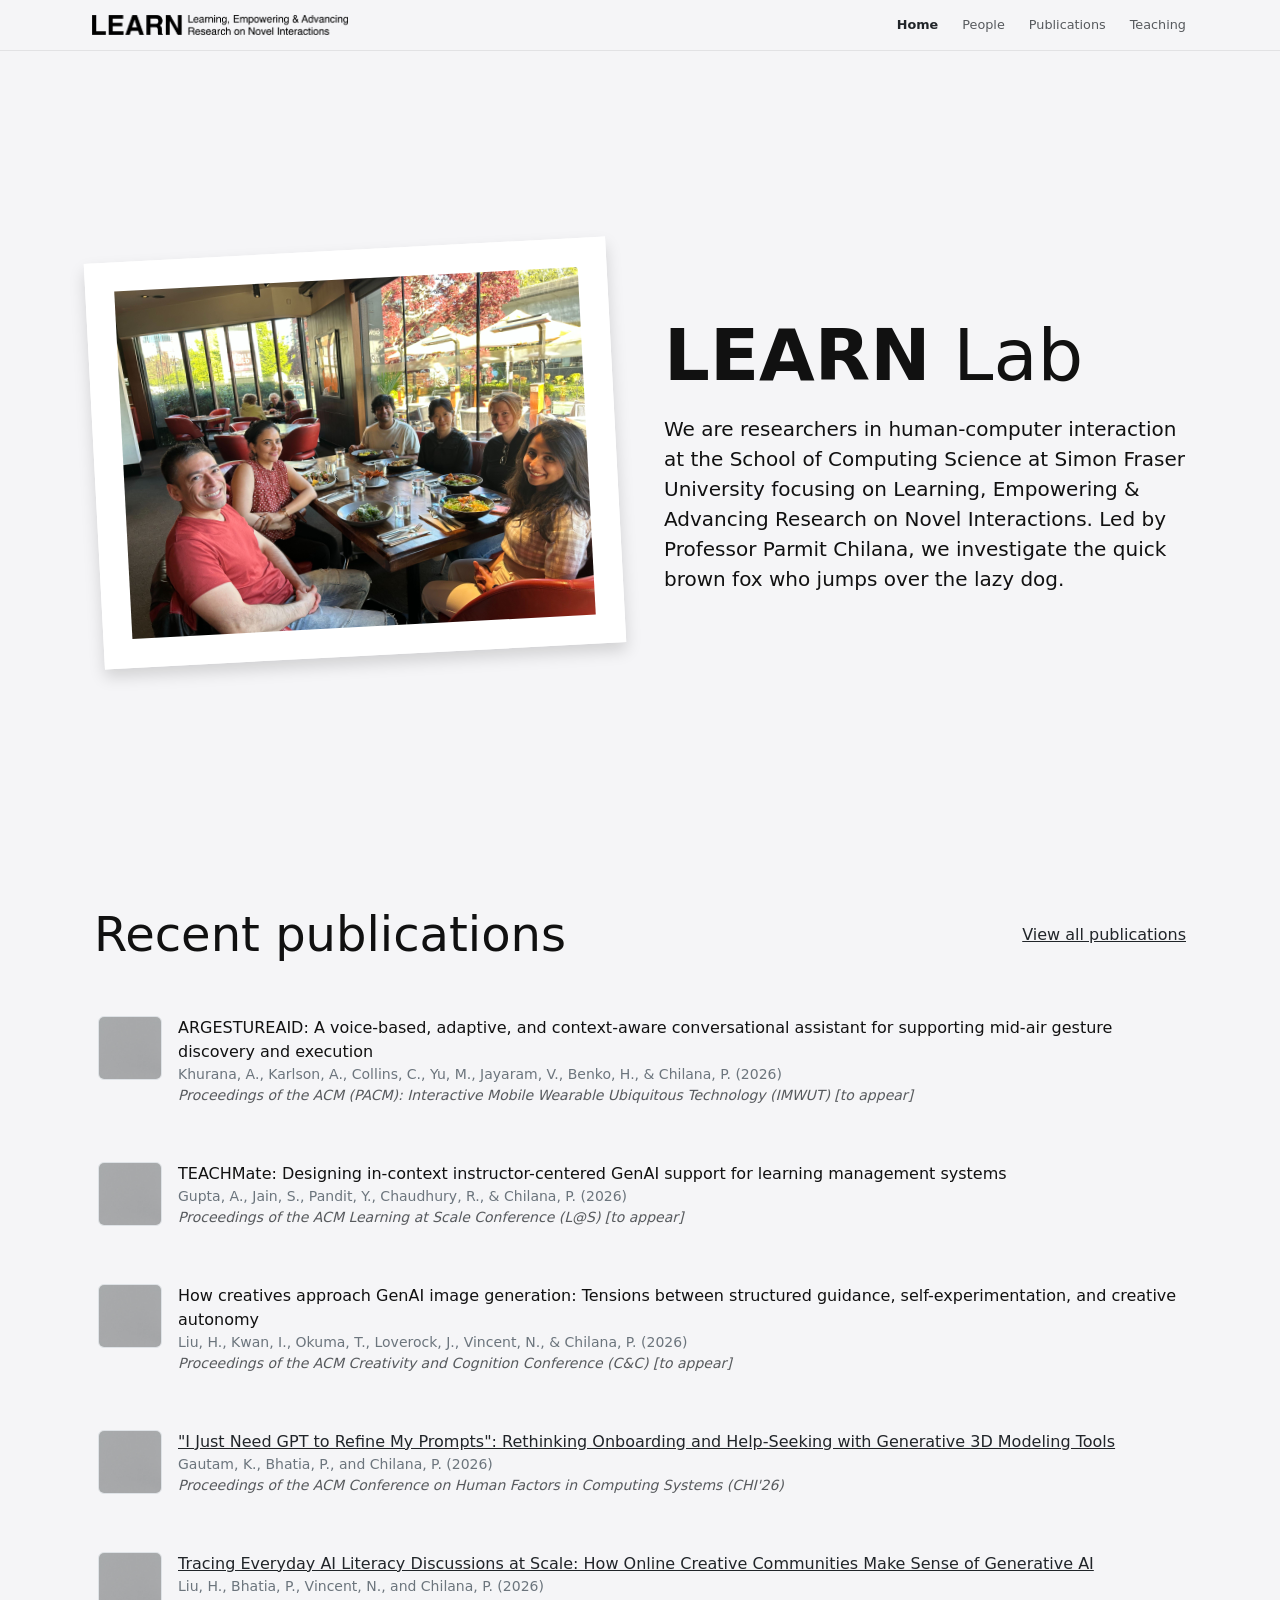
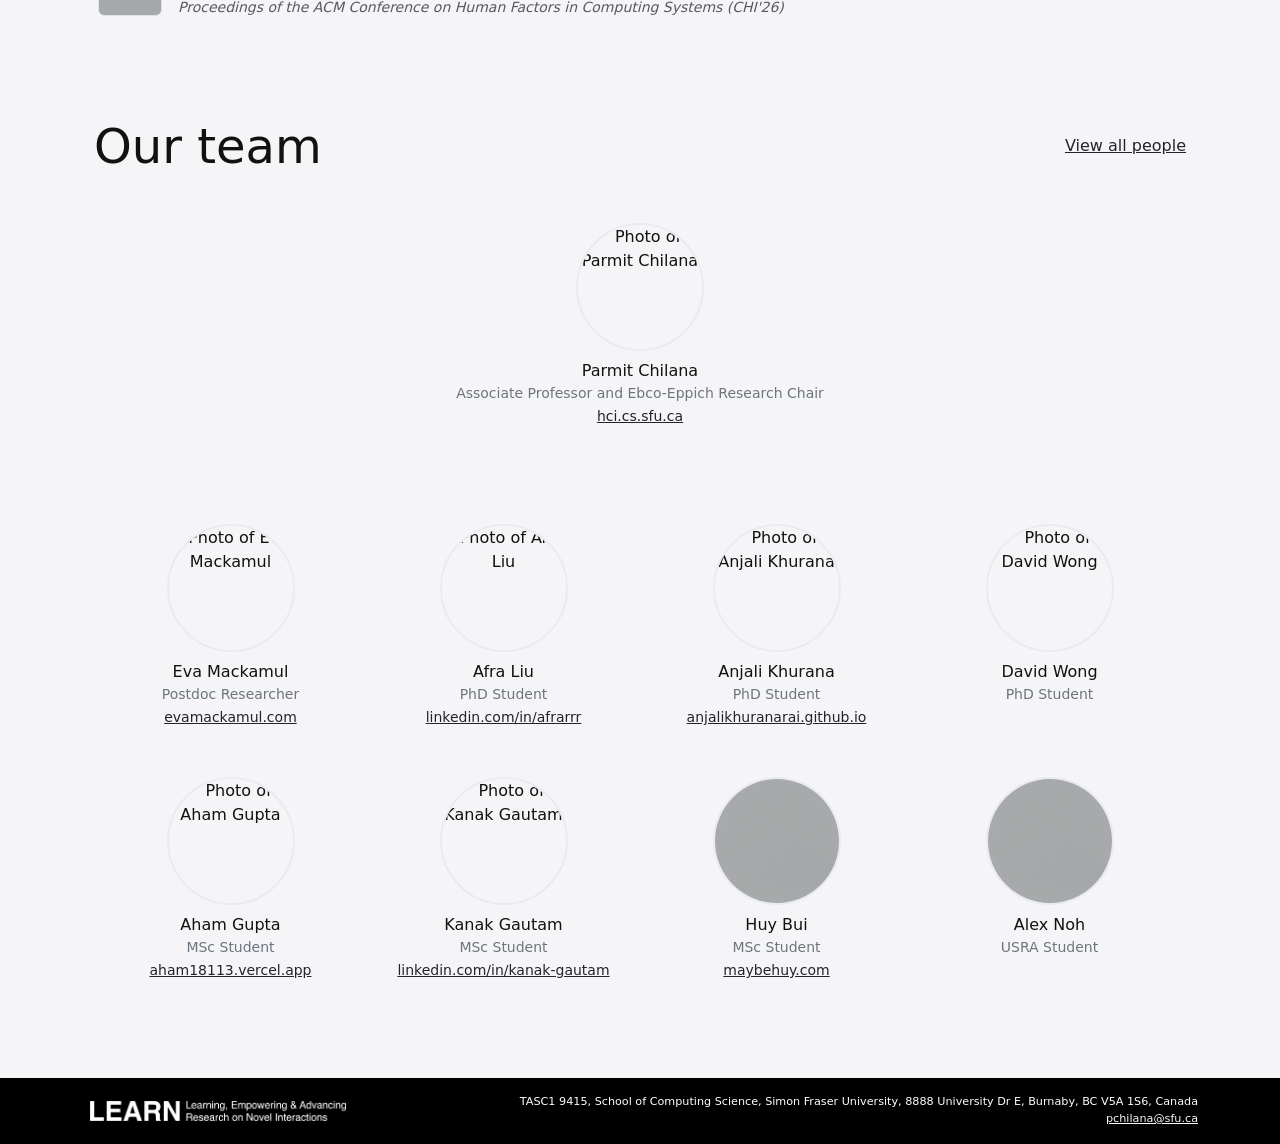
==== index.html @ b572b296 "fix: Make link fw-medium" ====
<!DOCTYPE html>
<html lang="en">

<head>
  <meta charset="UTF-8">
  <meta name="viewport" content="width=device-width, initial-scale=1.0">
  <title>LEARN Lab</title>
  <link rel="stylesheet" href="/assets/vendor/bootstrap-5.3.8-dist/bootstrap.min.css">
  <link rel="stylesheet" href="/css/style.css">
  <!-- Components -->
  <script type="module" src="/js/components/NavBar.js"></script>
  <script type="module" src="/js/components/PublicationCard.js"></script>
  <script type="module" src="/js/components/ProfileCard.js"></script>
  <script type="module" src="/js/components/SiteFooter.js"></script>
  <!-- Main -->
  <script type="module" src="/index.js"></script>
</head>

<body>
  <nav-bar page="home"></nav-bar>
  <main class="pt-5">
    <!-- Hero -->
    <section id="hero" class="container d-flex align-items-center justify-content-center"
      style="padding: 15rem 0; max-height: 90vh;">
      <div class="row align-items-center g-5 w-100">
        <div class="col-lg-6 d-flex justify-content-center justify-content-lg-start px-6">
          <div class="d-inline-block bg-white p-2 p-sm-4 border border-white border-5 shadow"
            style="transform: rotate(-3deg);">
            <img src="/assets/img/hero.jpg" alt="Hero image" class="img-fluid d-block">
          </div>
        </div>
        <div class="col-lg-6">
          <h1 class="display-2 mb-3">
            <span class="fw-semibold">LEARN</span> Lab
          </h1>
          <p class="lead mb-0">
            We are researchers in human-computer interaction at the School of Computing Science at Simon Fraser
            University focusing on Learning, Empowering & Advancing Research on Novel Interactions. Led by Professor
            Parmit Chilana, we investigate the quick brown fox who jumps over the lazy dog.
          </p>
        </div>
      </div>
    </section>
    <!-- Recent publications -->
    <section id="recent-publications"
      class="container d-flex flex-column align-items-center justify-content-start py-5 px-0">
      <div class="pub-list row align-items-center g-5 w-100">
        <div
          class="d-flex flex-column flex-md-row justify-content-md-between align-items-start align-items-md-center gap-2">
          <h2 class="display-5 fw-medium mb-0">Recent publications</h2>
          <a href="/publications/" class="link-dark link-opacity-100 link-opacity-75-hover fw-medium">View all publications</a>
        </div>
        <!-- Publication cards -->
      </div>
    </section>
    <!-- Our team -->
    <section id="our-team" class="container d-flex flex-column align-items-center justify-content-start py-5 px-0">
      <div class="row align-items-center justify-content-center g-5 w-100">
        <div
          class="d-flex flex-column flex-md-row justify-content-md-between align-items-start align-items-md-center gap-2">
          <h2 class="display-5 fw-medium mb-0">Our team</h2>
          <a href="/people/" class="link-dark link-opacity-100 link-opacity-75-hover fw-medium">View all people</a>
        </div>
        <!-- Prof. Chilana -->
        <div class="team-featured d-flex justify-content-center"></div>
        <!-- Everyone else -->
        <div class="team-grid row row-cols-1 row-cols-sm-2 row-cols-md-4 g-5"></div>
      </div>
    </section>
  </main>
  <site-footer></site-footer>
  <script src="/assets/vendor/bootstrap-5.3.8-dist/bootstrap.bundle.min.js"></script>
</body>

</html>
---- css/style.css ----
@import url("navbar.css");

:root {
  color-scheme: light;
}

* {
  scroll-behavior: smooth;
}

body {
  margin: 0;
  color: #111;
  background-color: #F5F5F7;
}
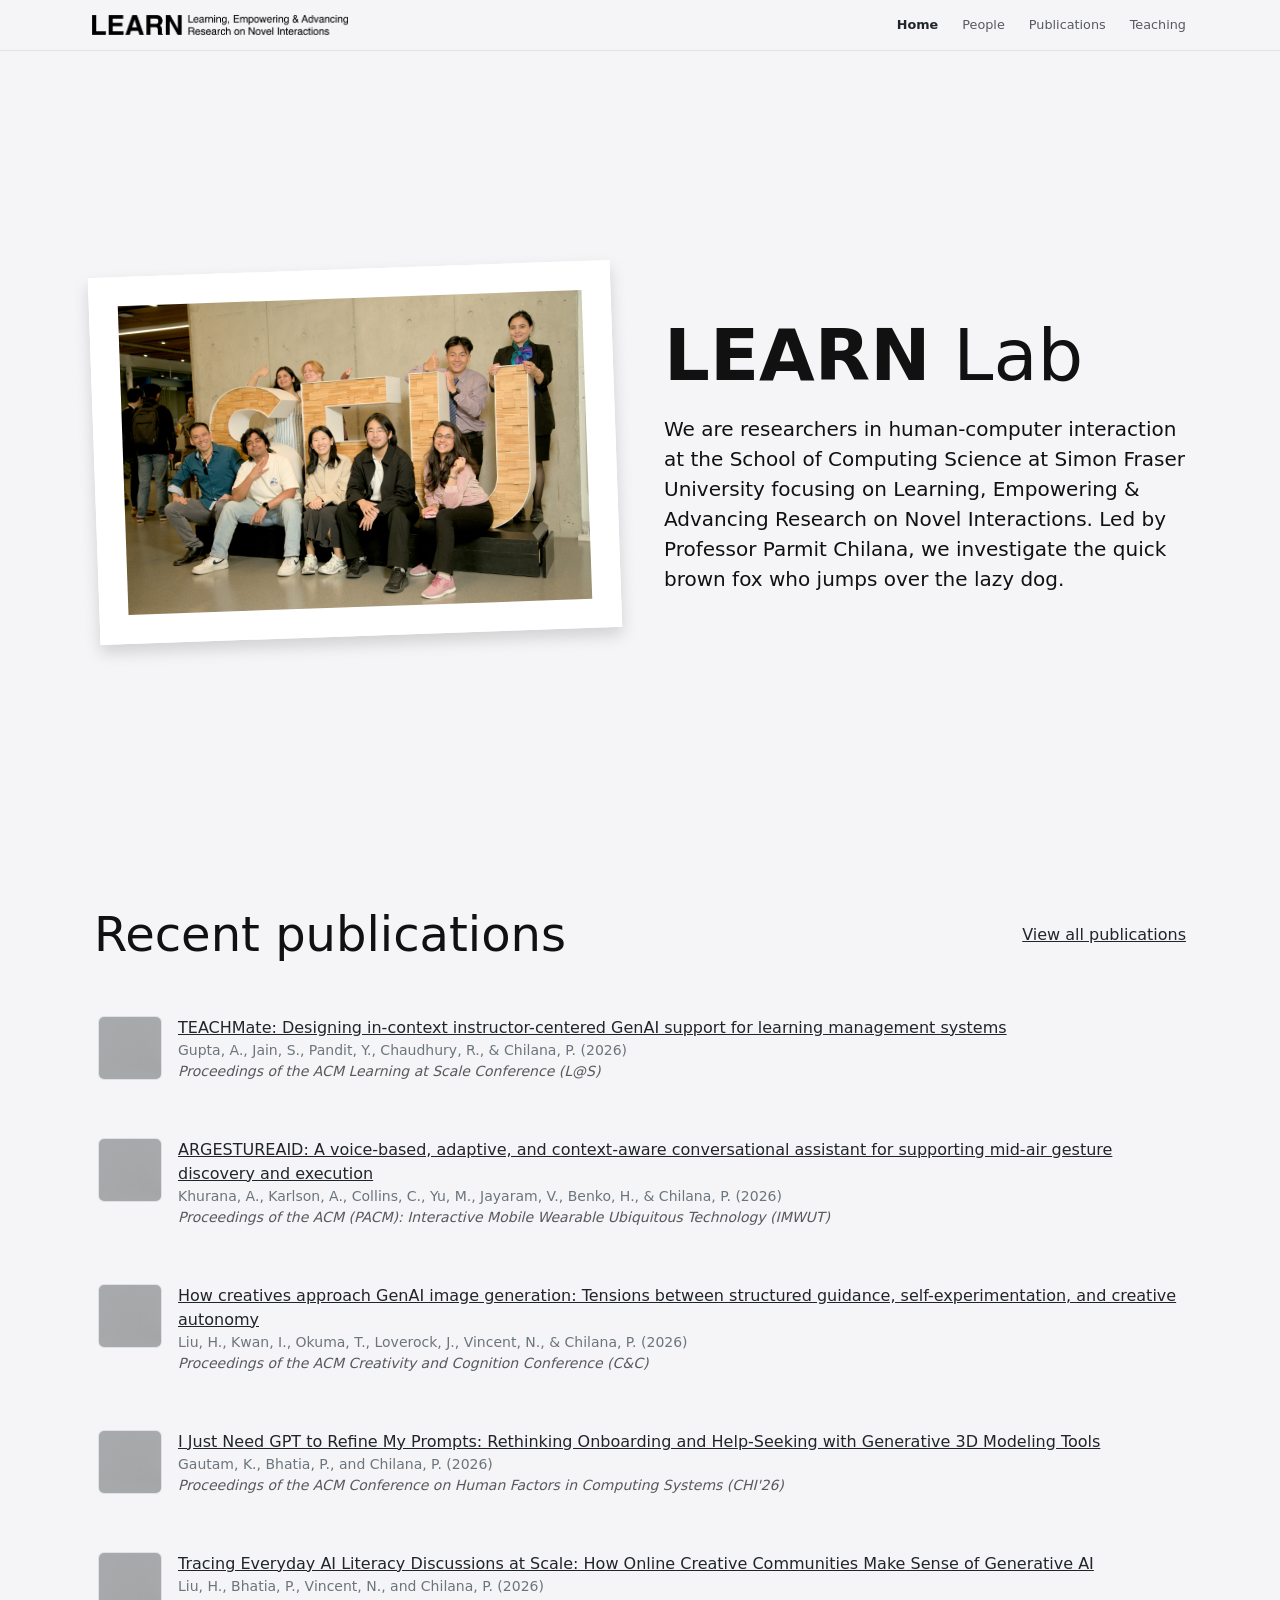
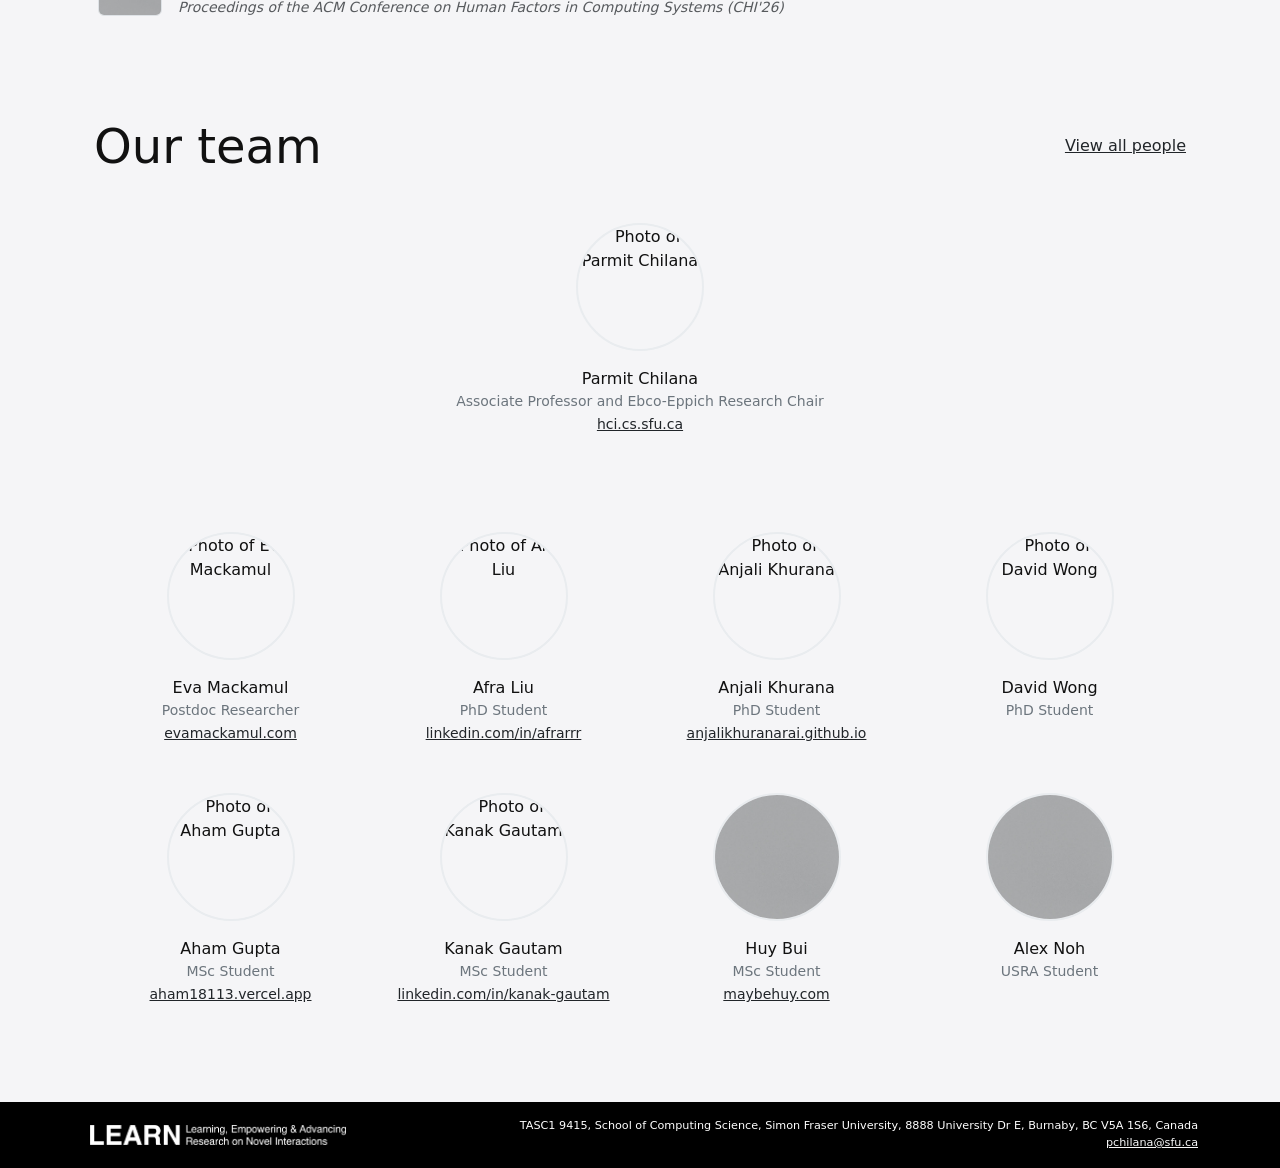
==== commit c46ba884: "fix: Update hero" ====
--- a/index.html
+++ b/index.html
@@ -25,7 +25,7 @@
       <div class="row align-items-center g-5 w-100">
         <div class="col-lg-6 d-flex justify-content-center justify-content-lg-start px-6">
           <div class="d-inline-block bg-white p-2 p-sm-4 border border-white border-5 shadow"
-            style="transform: rotate(-3deg);">
+            style="transform: rotate(-2deg);">
             <img src="/assets/img/hero.jpg" alt="Hero image" class="img-fluid d-block">
           </div>
         </div>
--- a/css/style.css
+++ b/css/style.css
@@ -12,4 +12,11 @@
   margin: 0;
   color: #111;
   background-color: #F5F5F7;
+  min-height: 100vh;
+  display: flex;
+  flex-direction: column;
+}
+
+main {
+  flex: 1;
 }
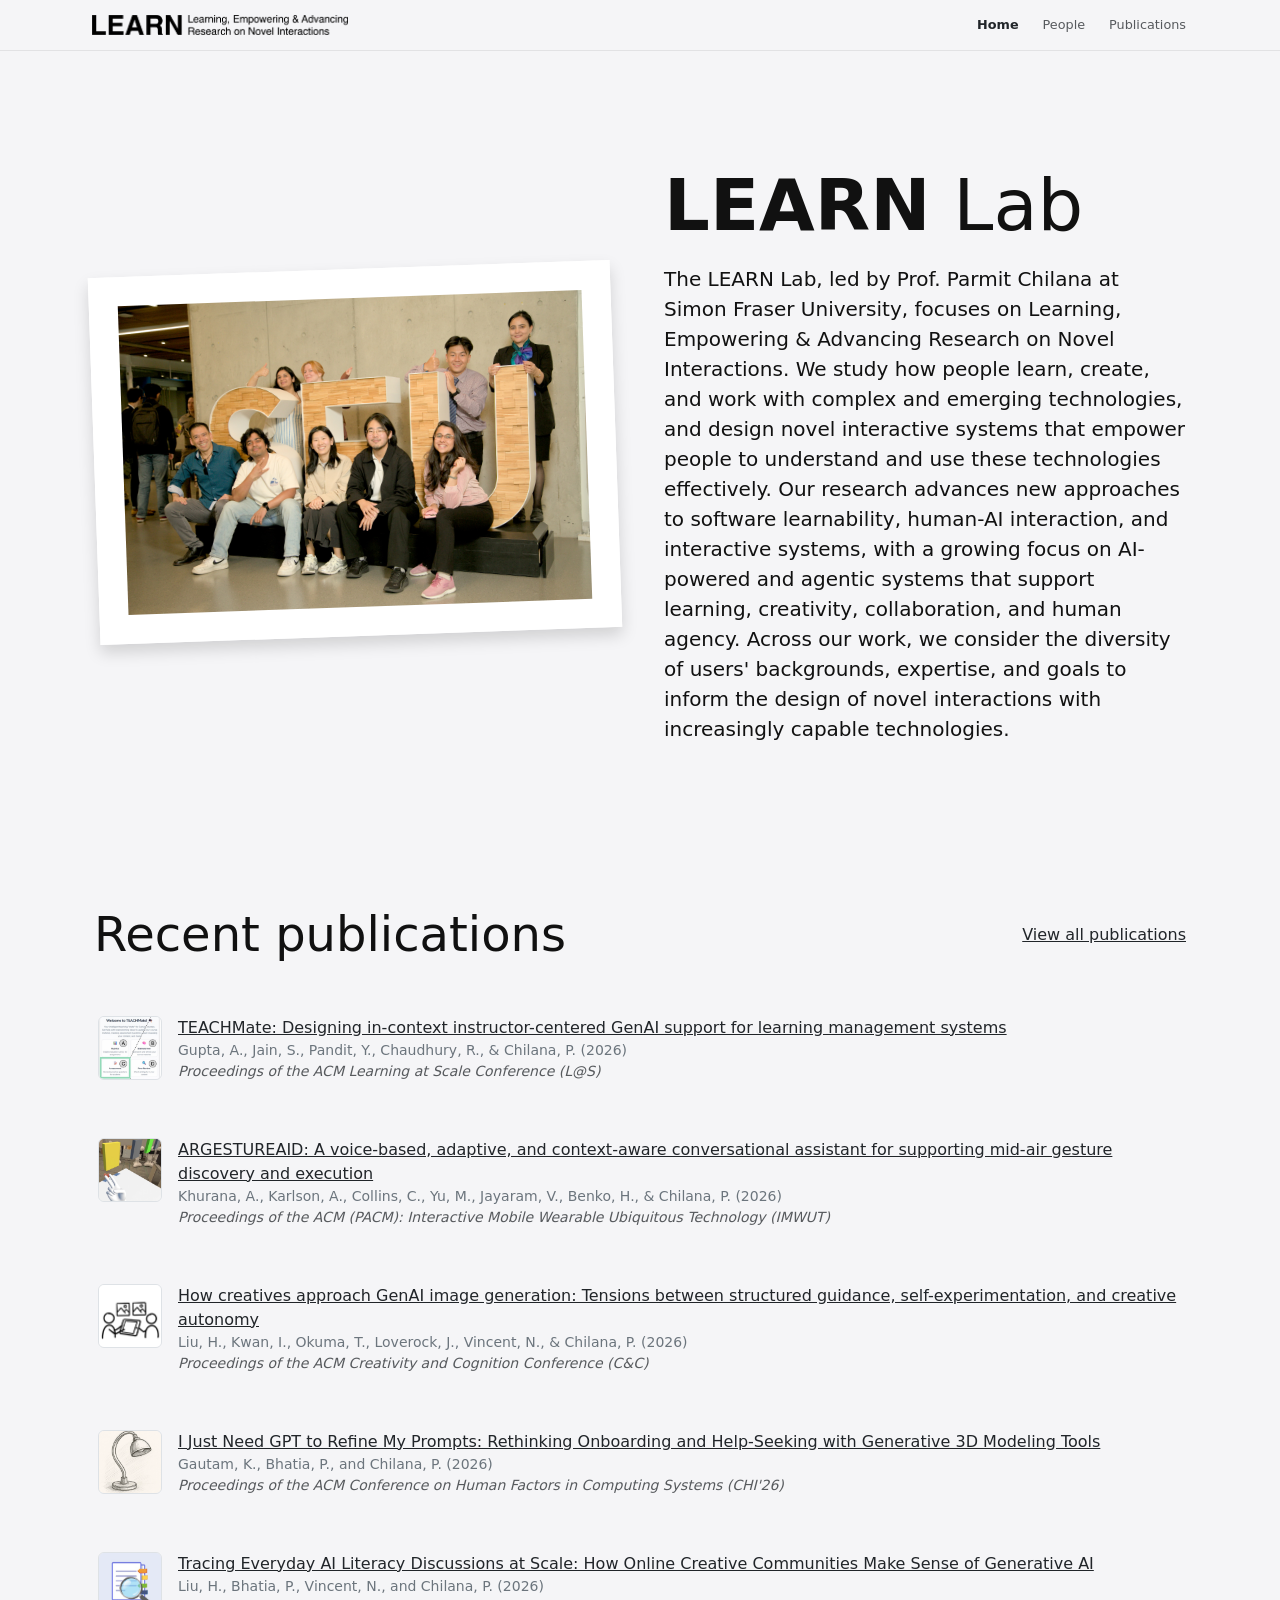
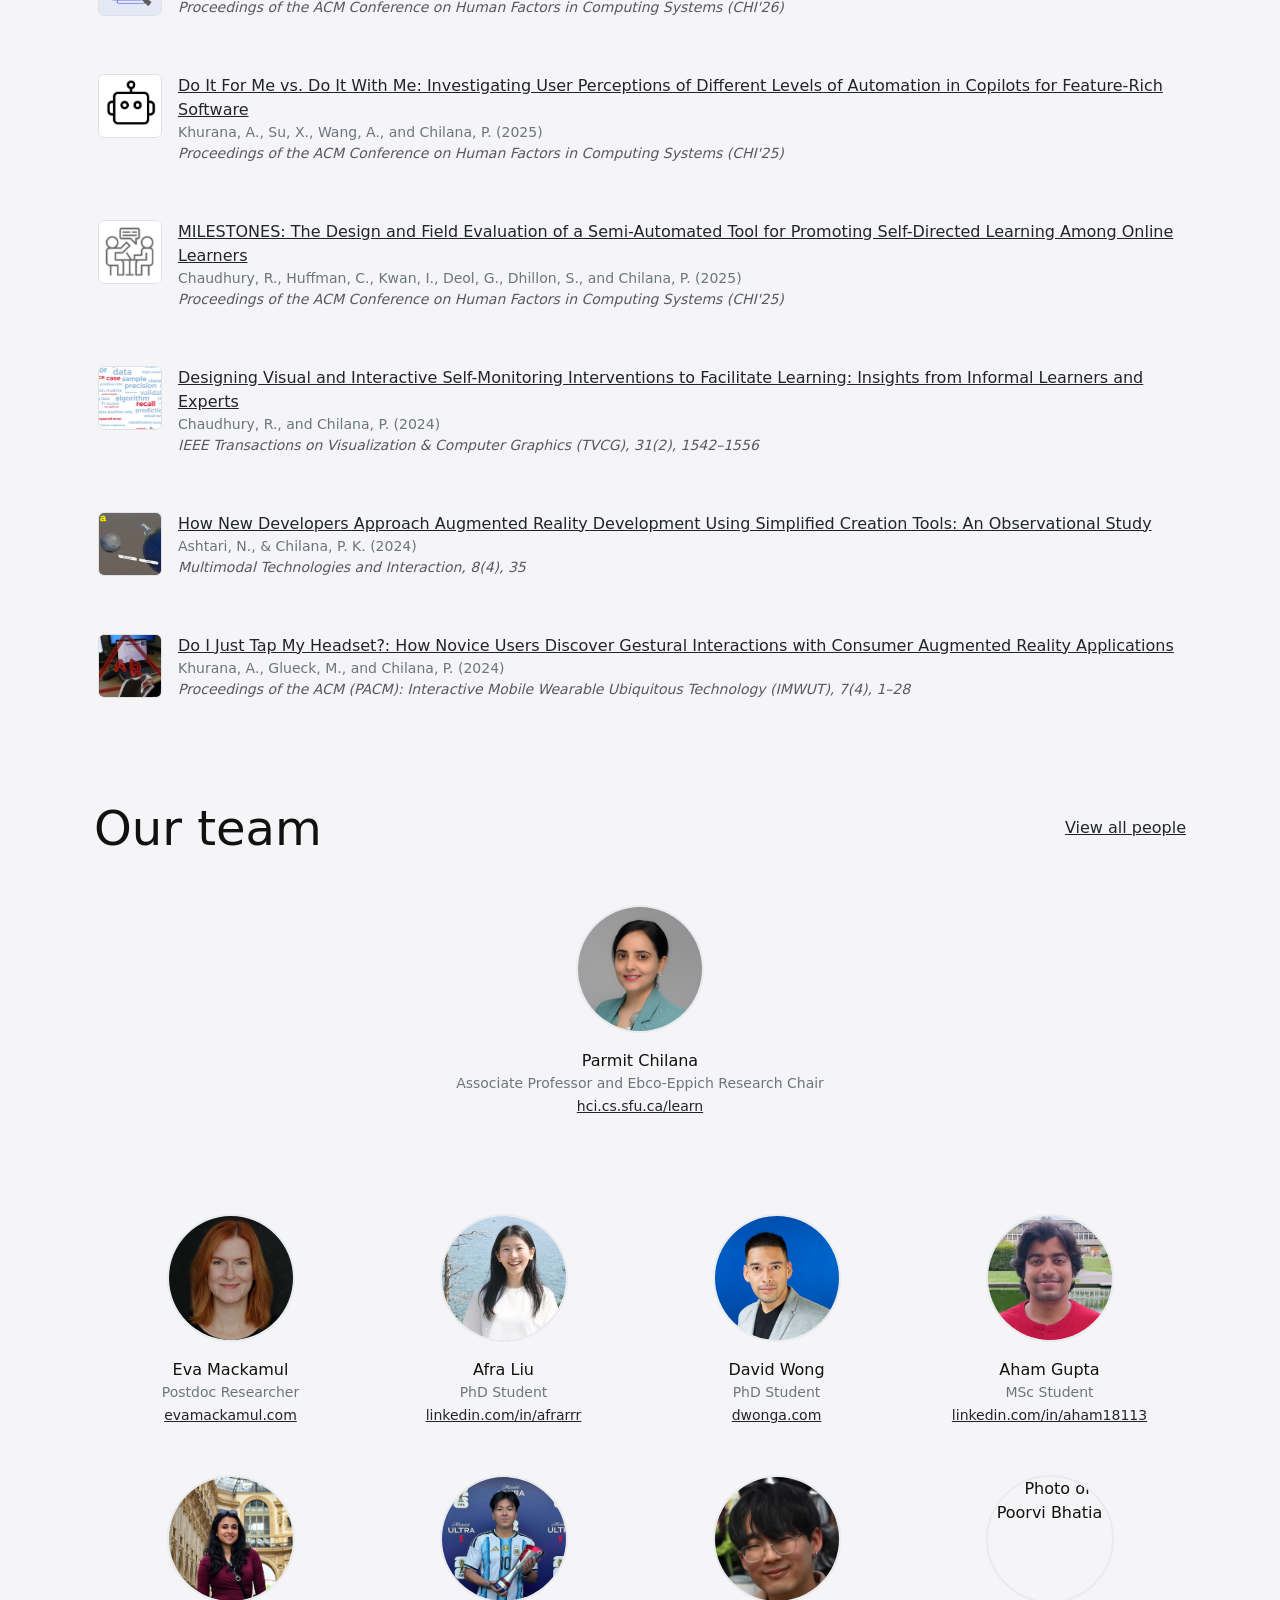
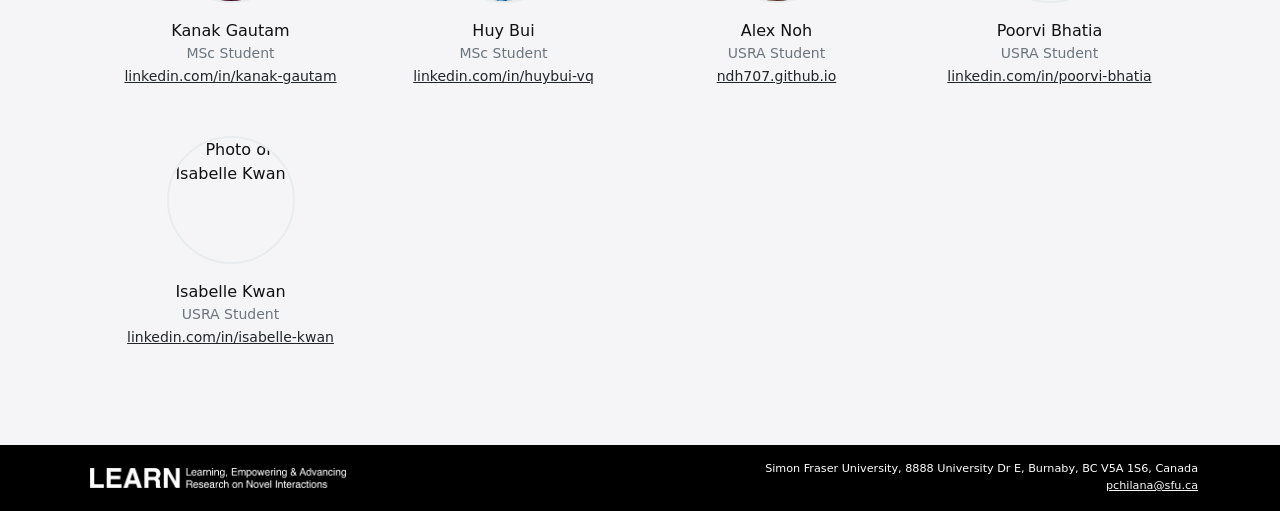
==== commit 7a846d32: "Update lab description" ====
--- a/index.html
+++ b/index.html
@@ -34,9 +34,7 @@
             <span class="fw-semibold">LEARN</span> Lab
           </h1>
           <p class="lead mb-0">
-            We are researchers in human-computer interaction at the School of Computing Science at Simon Fraser
-            University focusing on Learning, Empowering & Advancing Research on Novel Interactions. Led by Professor
-            Parmit Chilana, we investigate the quick brown fox who jumps over the lazy dog.
+            The LEARN Lab, led by Prof. Parmit Chilana at Simon Fraser University, focuses on Learning, Empowering & Advancing Research on Novel Interactions. We study how people learn, create, and work with complex and emerging technologies, and design novel interactive systems that empower people to understand and use these technologies effectively. Our research advances new approaches to software learnability, human-AI interaction, and interactive systems, with a growing focus on AI-powered and agentic systems that support learning, creativity, collaboration, and human agency. Across our work, we consider the diversity of users' backgrounds, expertise, and goals to inform the design of novel interactions with increasingly capable technologies.
           </p>
         </div>
       </div>
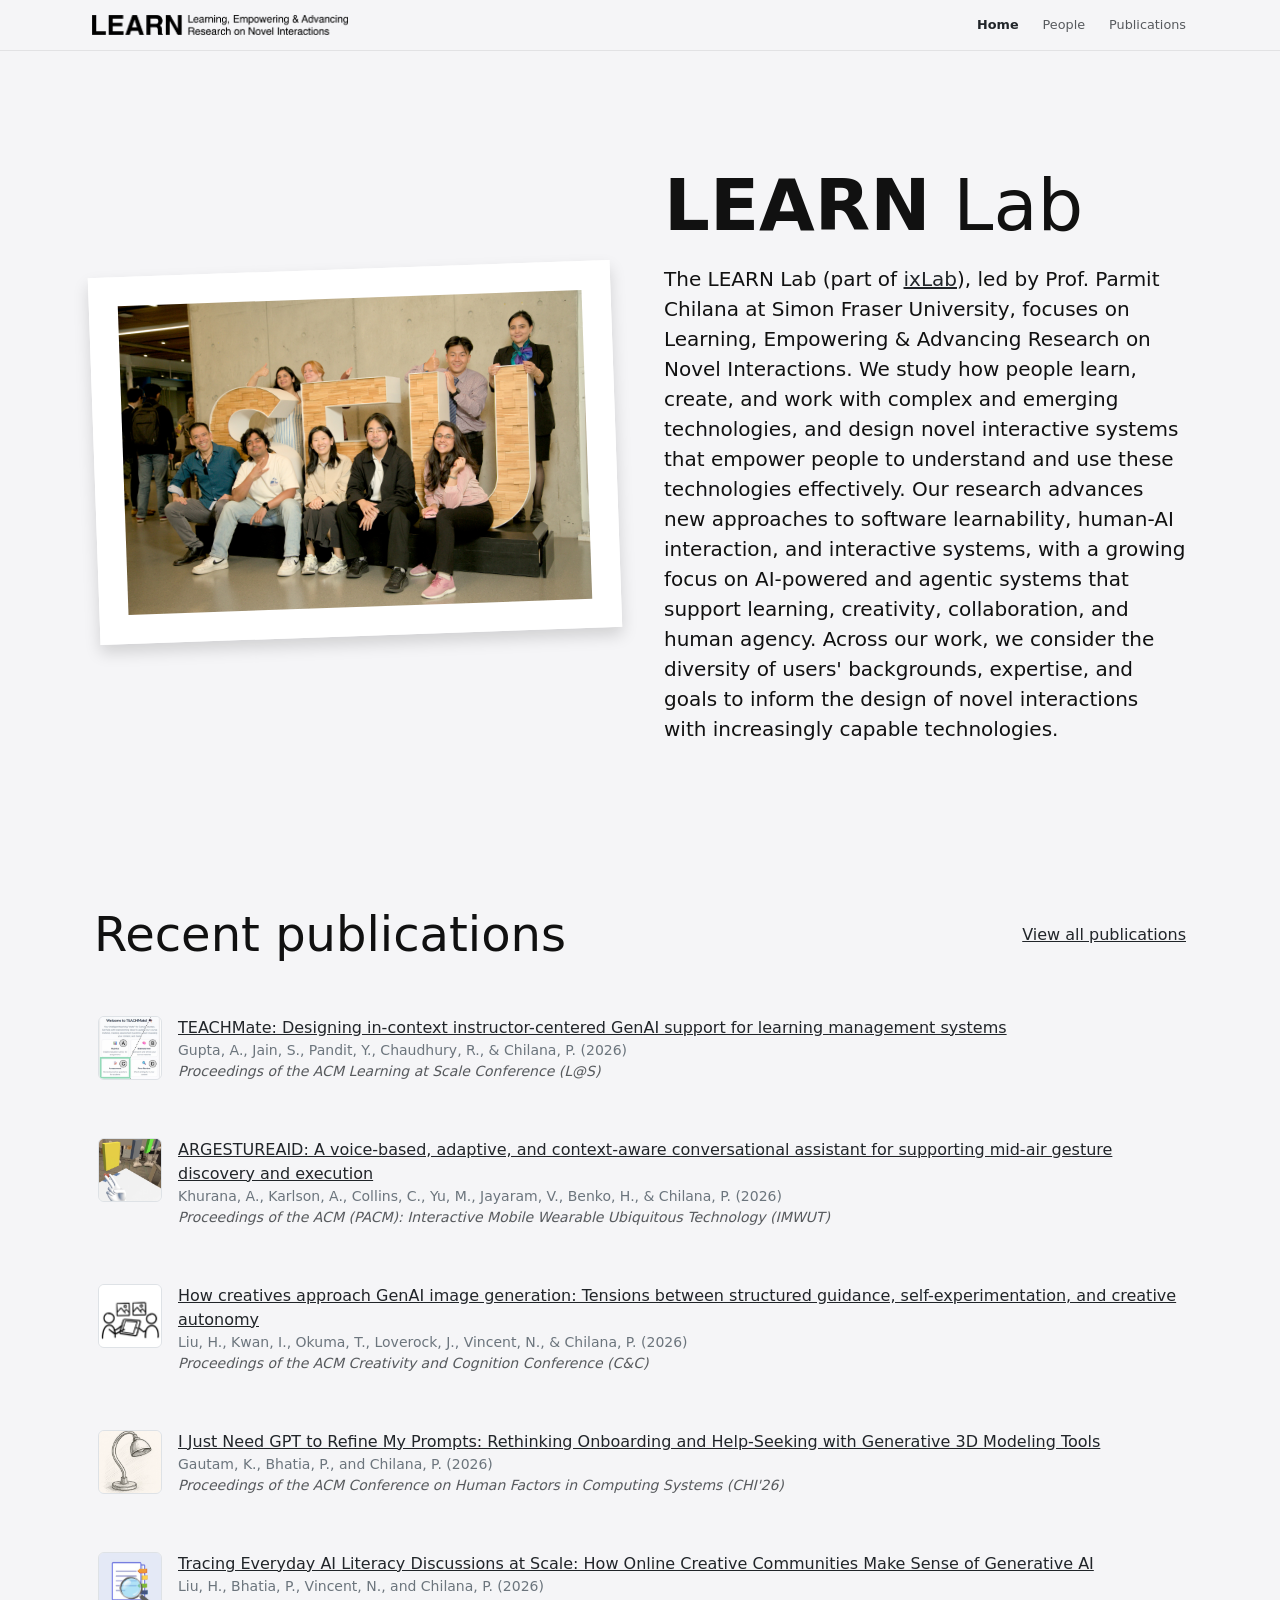
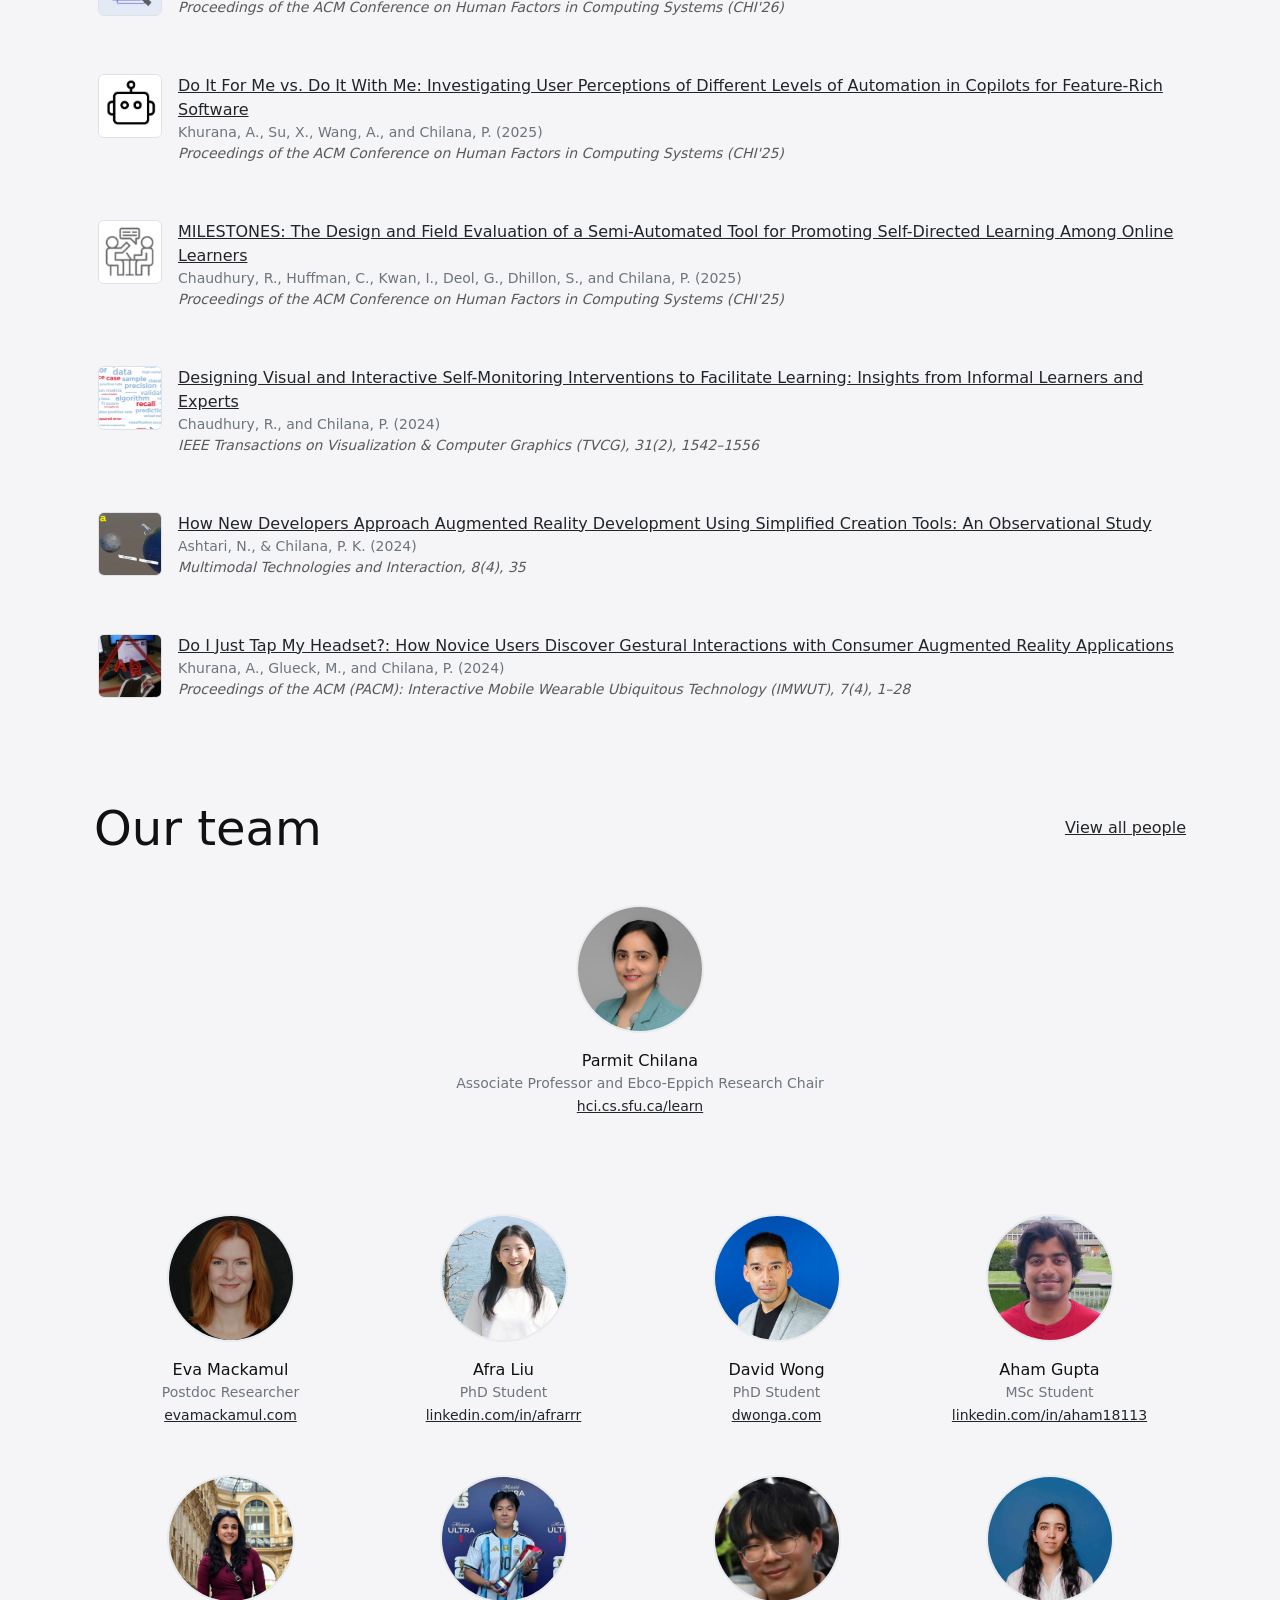
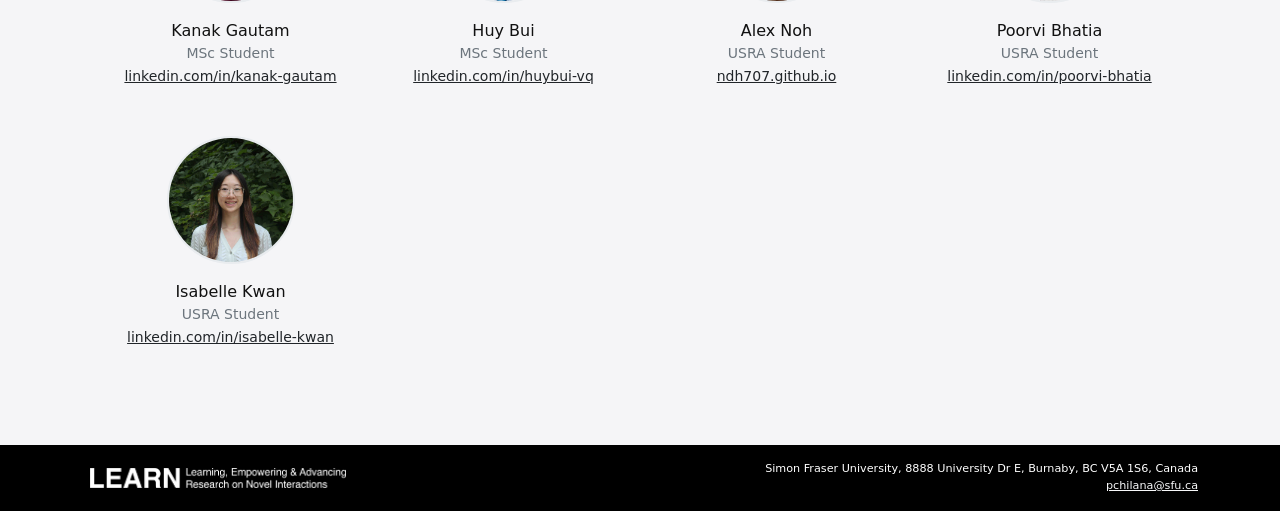
==== commit 0942464e: "Include ixLab link" ====
--- a/index.html
+++ b/index.html
@@ -34,7 +34,7 @@
             <span class="fw-semibold">LEARN</span> Lab
           </h1>
           <p class="lead mb-0">
-            The LEARN Lab, led by Prof. Parmit Chilana at Simon Fraser University, focuses on Learning, Empowering & Advancing Research on Novel Interactions. We study how people learn, create, and work with complex and emerging technologies, and design novel interactive systems that empower people to understand and use these technologies effectively. Our research advances new approaches to software learnability, human-AI interaction, and interactive systems, with a growing focus on AI-powered and agentic systems that support learning, creativity, collaboration, and human agency. Across our work, we consider the diversity of users' backgrounds, expertise, and goals to inform the design of novel interactions with increasingly capable technologies.
+            The LEARN Lab (part of <a href="https://ixlab.cs.sfu.ca/" target="_blank" rel="noopener noreferrer" class="link-dark link-opacity-100 link-opacity-75-hover">ixLab</a>), led by Prof. Parmit Chilana at Simon Fraser University, focuses on Learning, Empowering & Advancing Research on Novel Interactions. We study how people learn, create, and work with complex and emerging technologies, and design novel interactive systems that empower people to understand and use these technologies effectively. Our research advances new approaches to software learnability, human-AI interaction, and interactive systems, with a growing focus on AI-powered and agentic systems that support learning, creativity, collaboration, and human agency. Across our work, we consider the diversity of users' backgrounds, expertise, and goals to inform the design of novel interactions with increasingly capable technologies.
           </p>
         </div>
       </div>
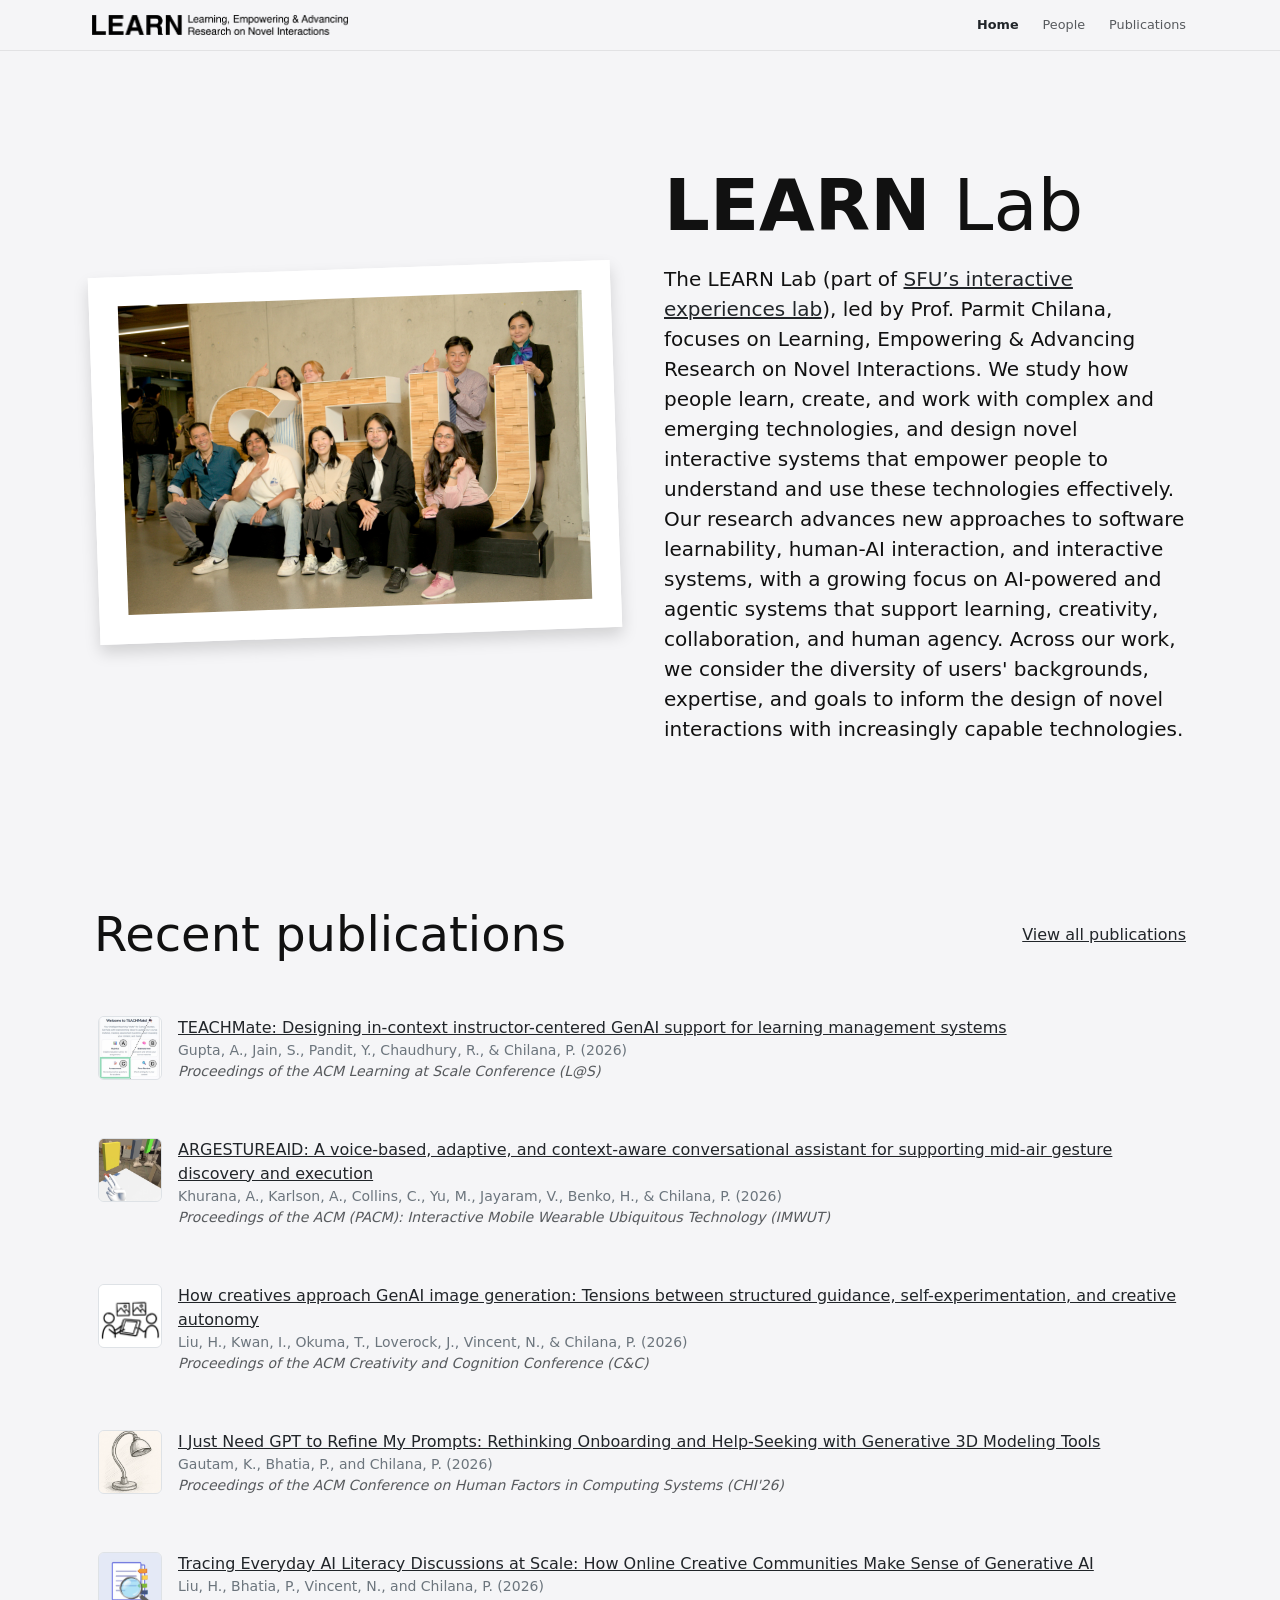
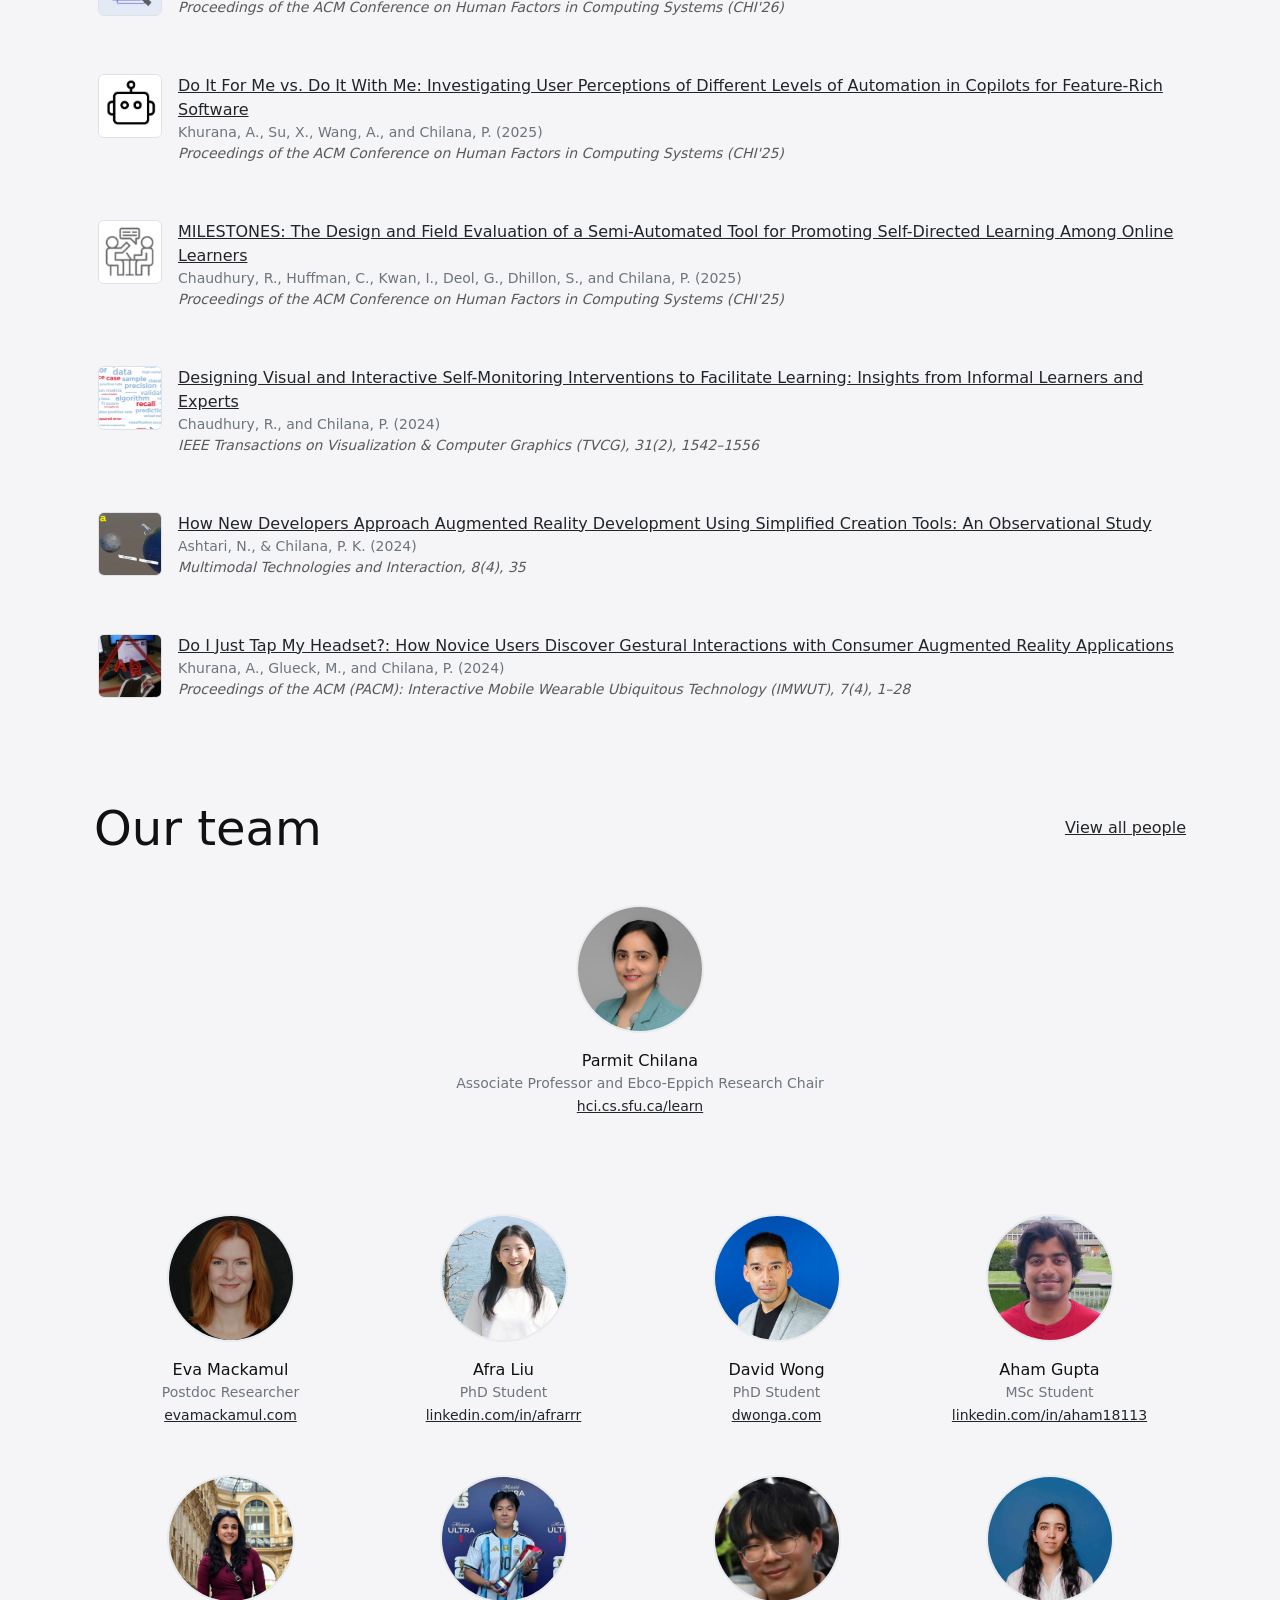
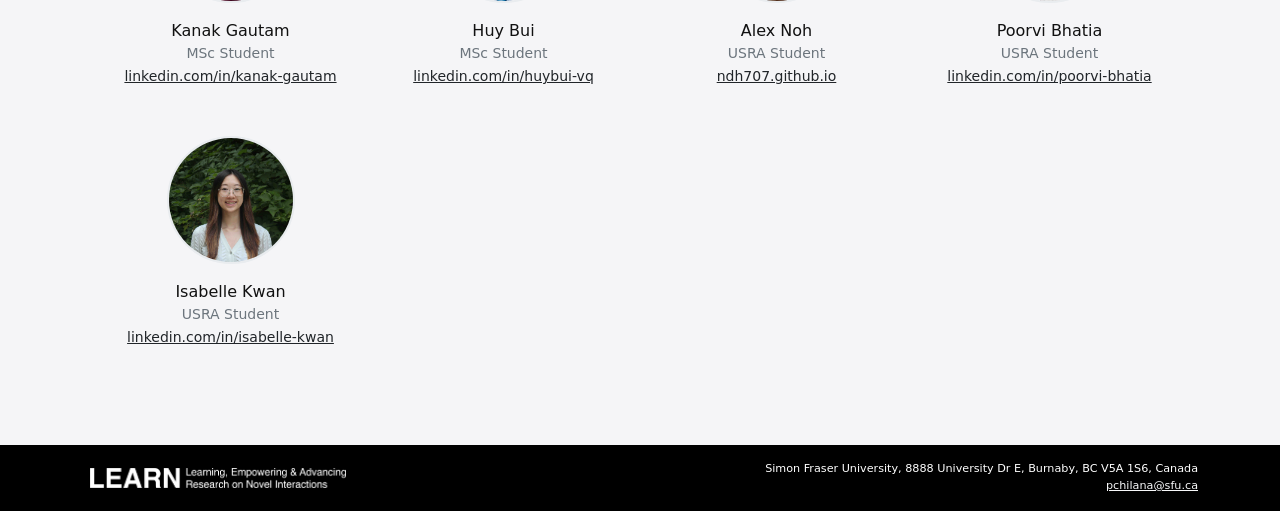
==== commit eeacb024: "Update lab description" ====
--- a/index.html
+++ b/index.html
@@ -34,7 +34,7 @@
             <span class="fw-semibold">LEARN</span> Lab
           </h1>
           <p class="lead mb-0">
-            The LEARN Lab (part of <a href="https://ixlab.cs.sfu.ca/" target="_blank" rel="noopener noreferrer" class="link-dark link-opacity-100 link-opacity-75-hover">ixLab</a>), led by Prof. Parmit Chilana at Simon Fraser University, focuses on Learning, Empowering & Advancing Research on Novel Interactions. We study how people learn, create, and work with complex and emerging technologies, and design novel interactive systems that empower people to understand and use these technologies effectively. Our research advances new approaches to software learnability, human-AI interaction, and interactive systems, with a growing focus on AI-powered and agentic systems that support learning, creativity, collaboration, and human agency. Across our work, we consider the diversity of users' backgrounds, expertise, and goals to inform the design of novel interactions with increasingly capable technologies.
+            The LEARN Lab (part of <a href="https://ixlab.cs.sfu.ca/" target="_blank" rel="noopener noreferrer" class="link-dark link-opacity-100 link-opacity-75-hover">SFU’s interactive experiences lab</a>), led by Prof. Parmit Chilana, focuses on Learning, Empowering & Advancing Research on Novel Interactions. We study how people learn, create, and work with complex and emerging technologies, and design novel interactive systems that empower people to understand and use these technologies effectively. Our research advances new approaches to software learnability, human-AI interaction, and interactive systems, with a growing focus on AI-powered and agentic systems that support learning, creativity, collaboration, and human agency. Across our work, we consider the diversity of users' backgrounds, expertise, and goals to inform the design of novel interactions with increasingly capable technologies.
           </p>
         </div>
       </div>
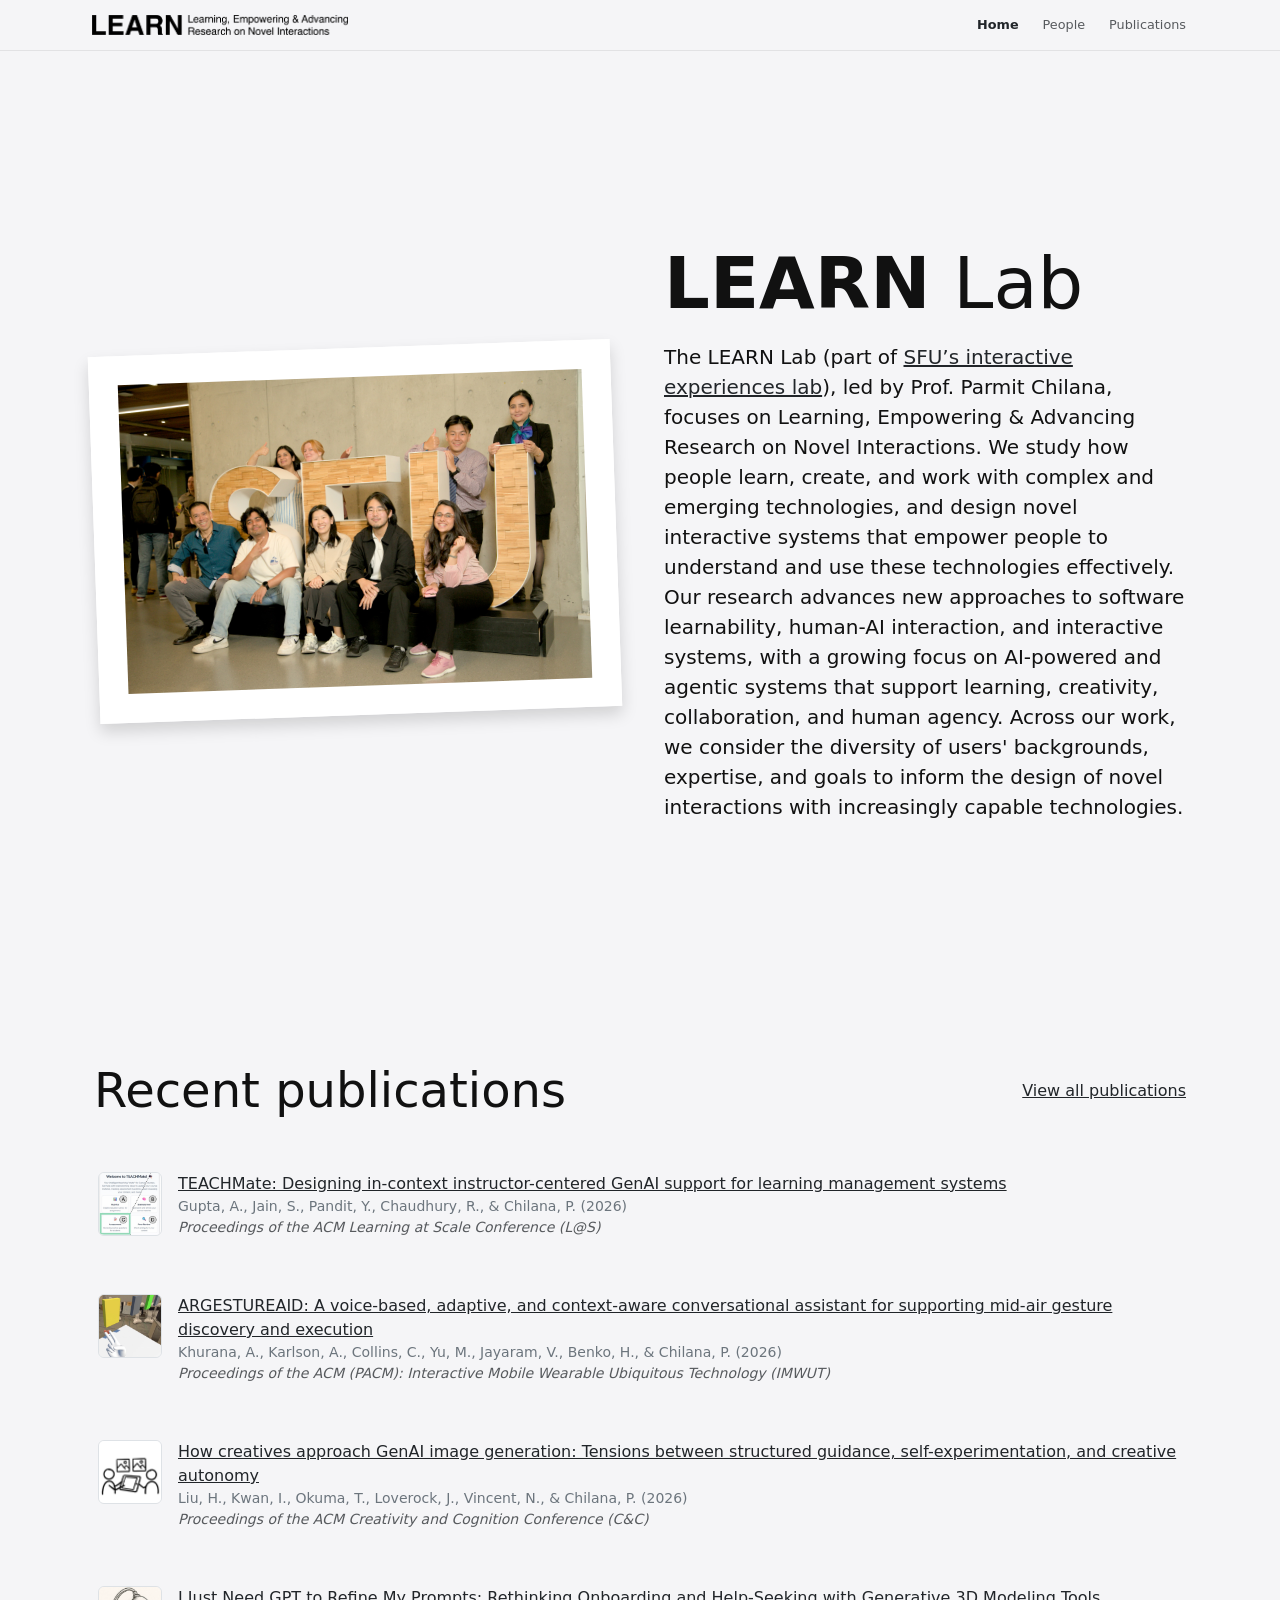
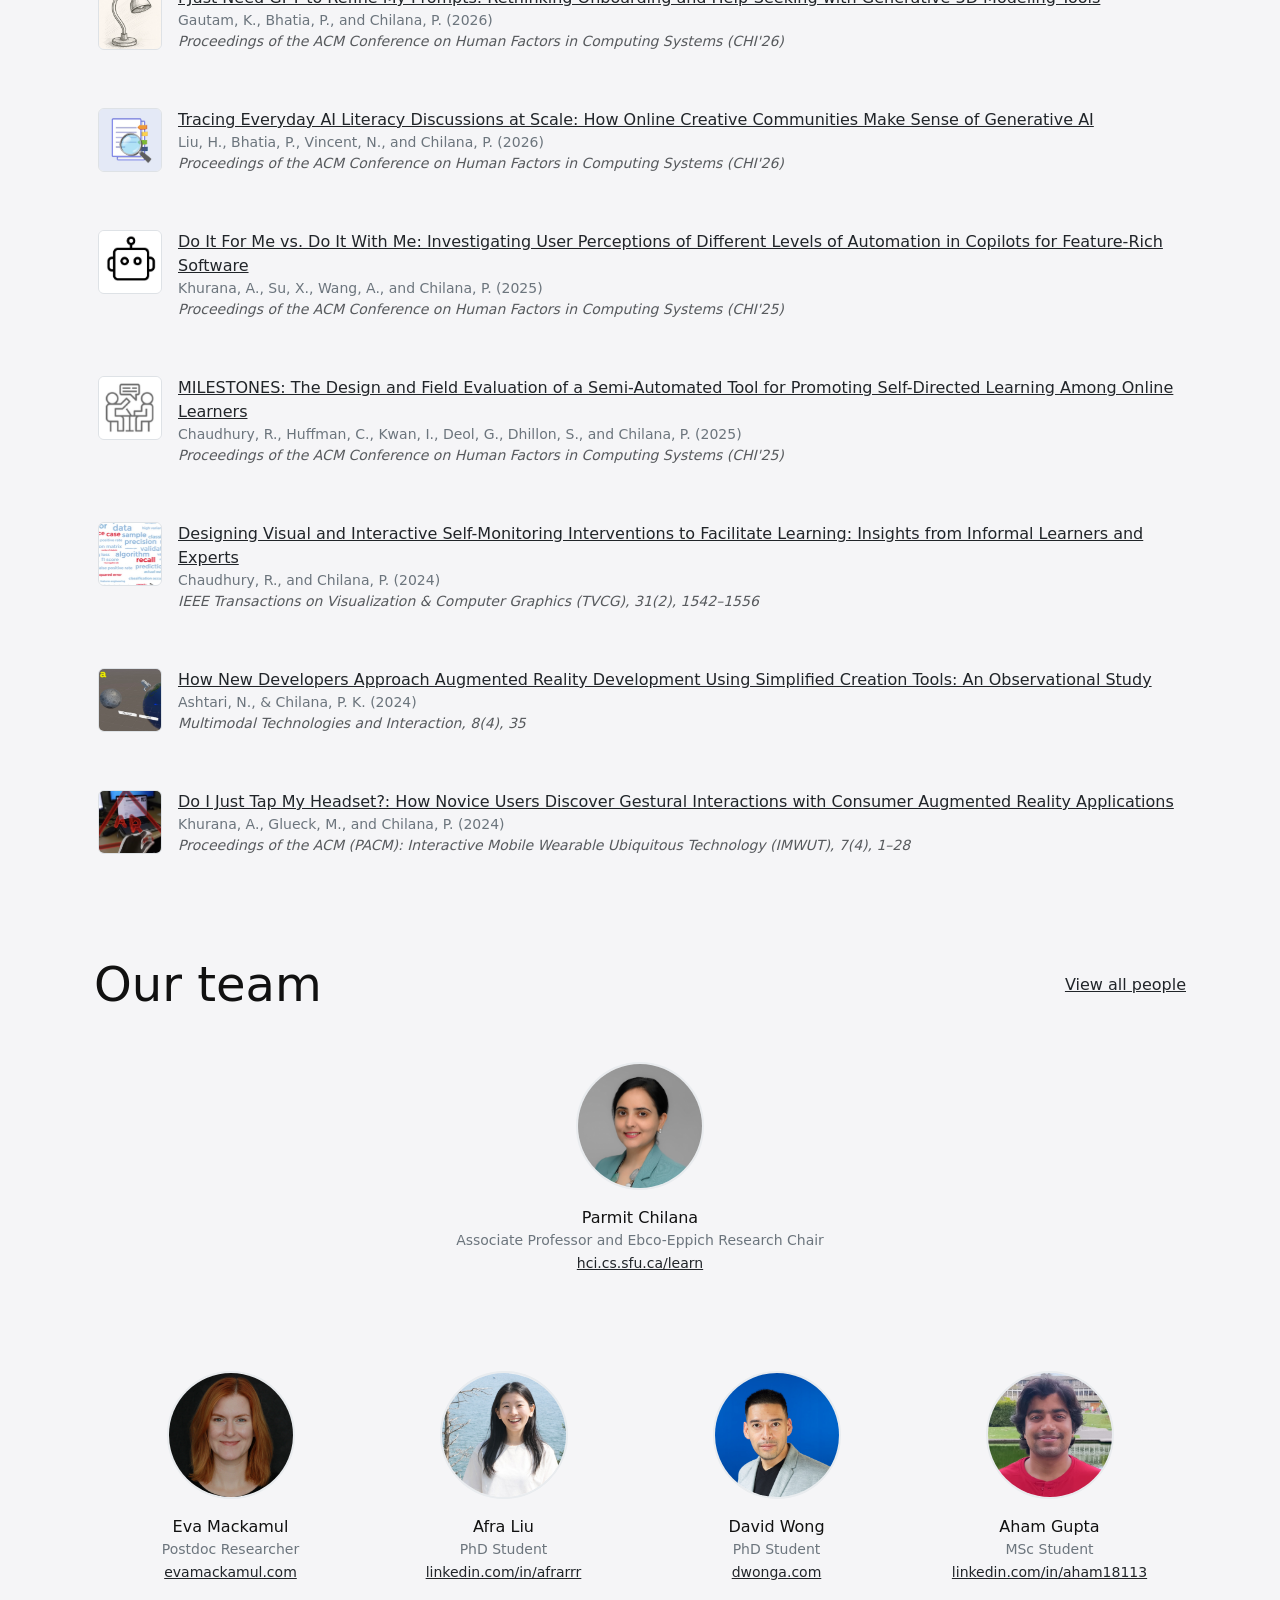
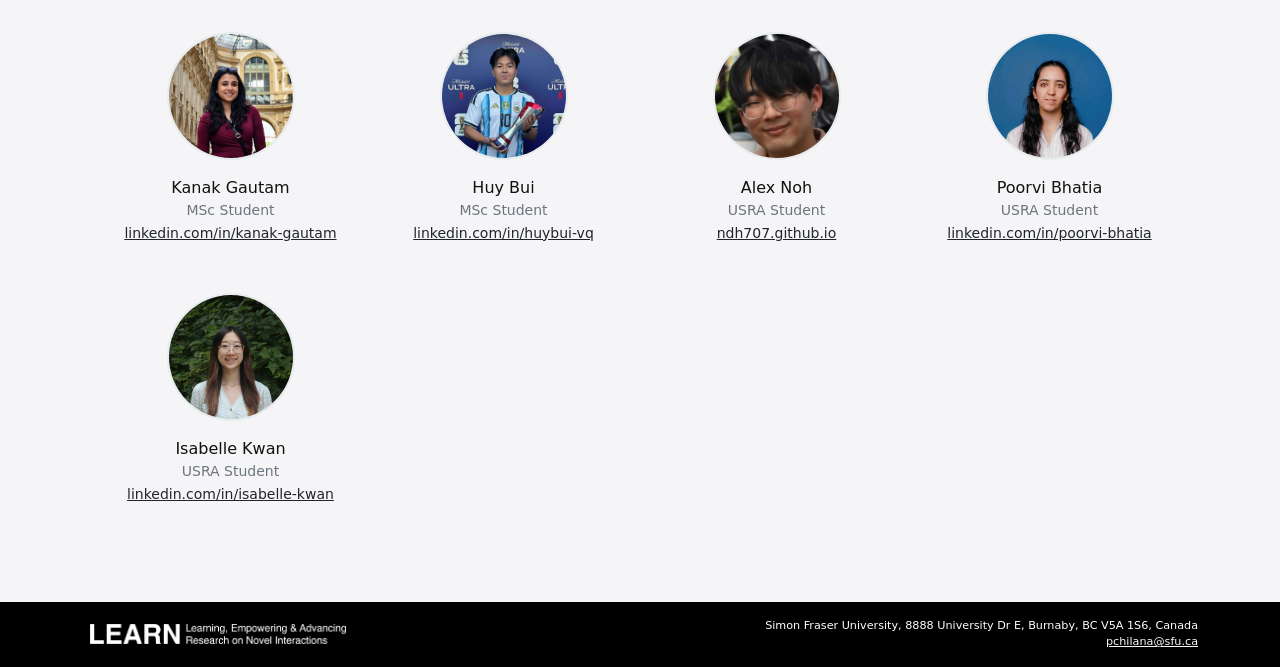
==== commit 6ffe63f6: "fix: Remove max height on hero" ====
--- a/index.html
+++ b/index.html
@@ -21,7 +21,7 @@
   <main class="pt-5">
     <!-- Hero -->
     <section id="hero" class="container d-flex align-items-center justify-content-center"
-      style="padding: 15rem 0; max-height: 90vh;">
+      style="padding: 15vw 0;">
       <div class="row align-items-center g-5 w-100">
         <div class="col-lg-6 d-flex justify-content-center justify-content-lg-start px-6">
           <div class="d-inline-block bg-white p-2 p-sm-4 border border-white border-5 shadow"
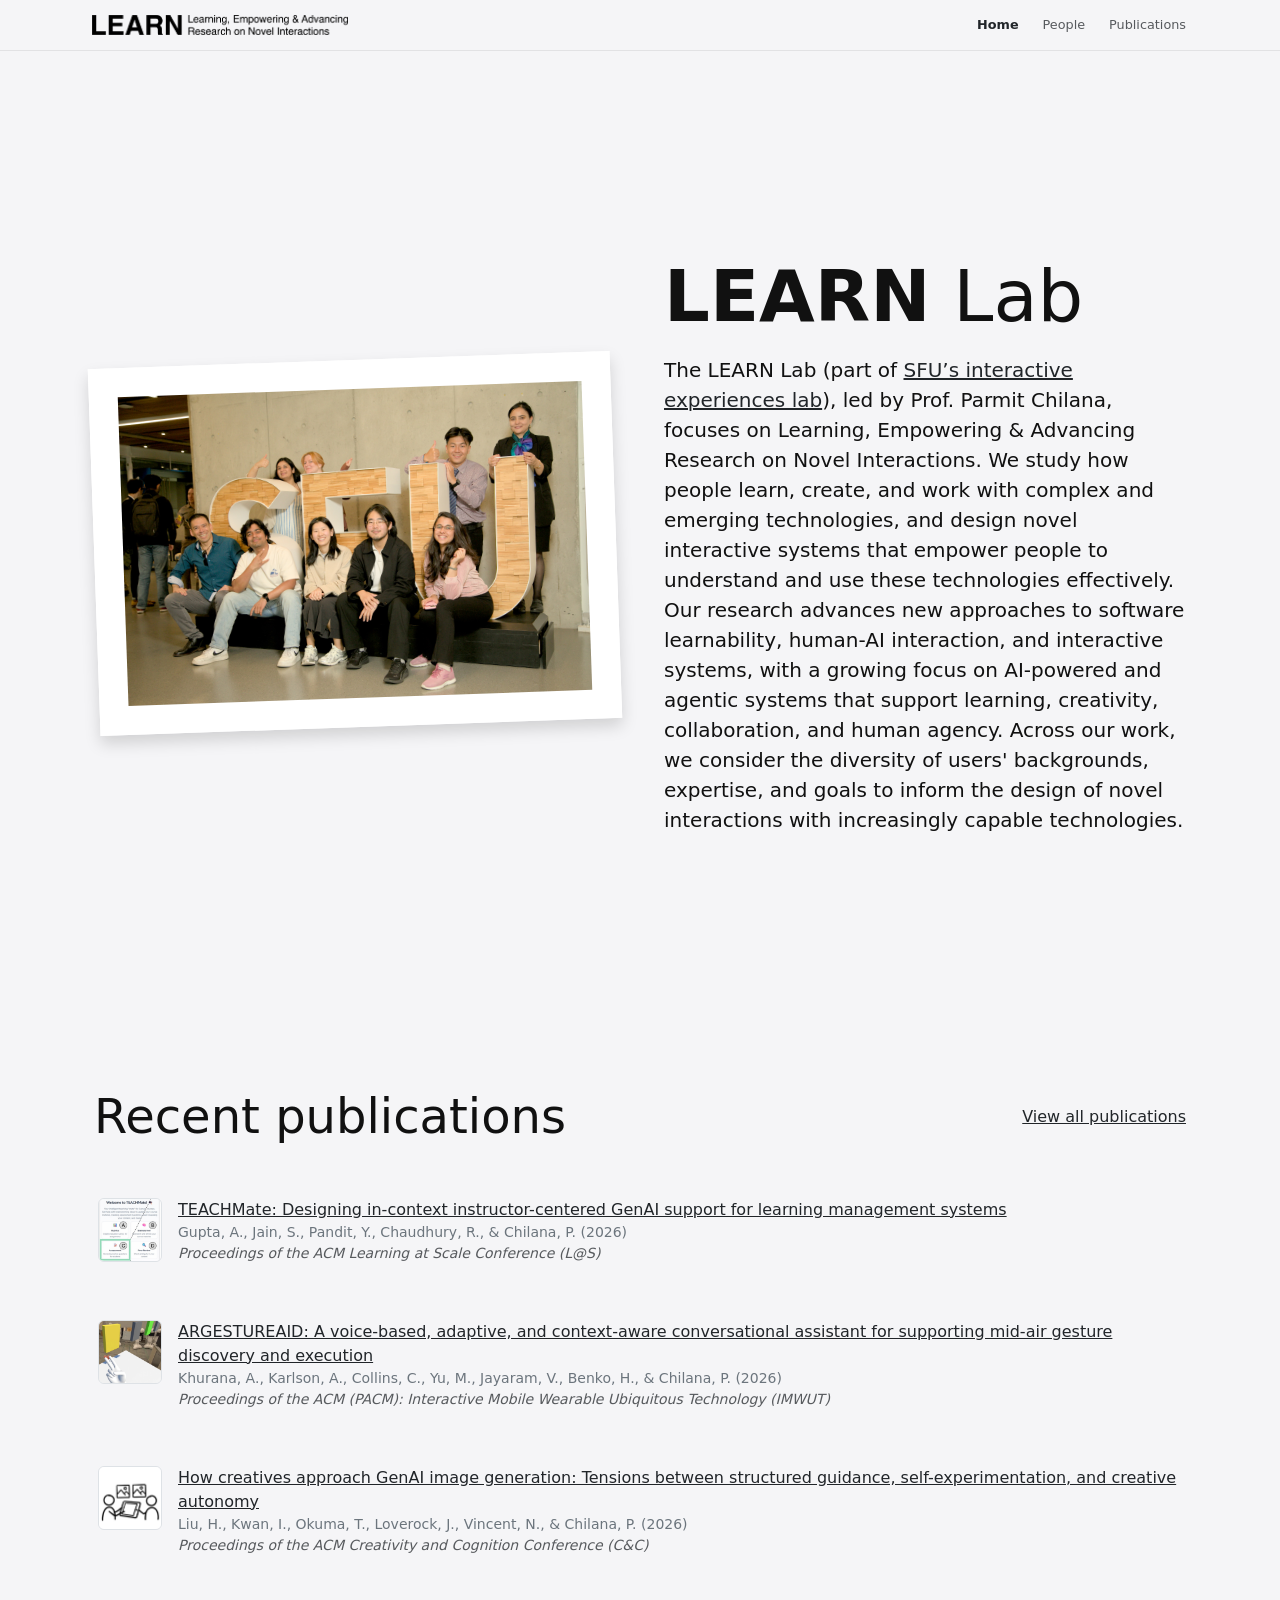
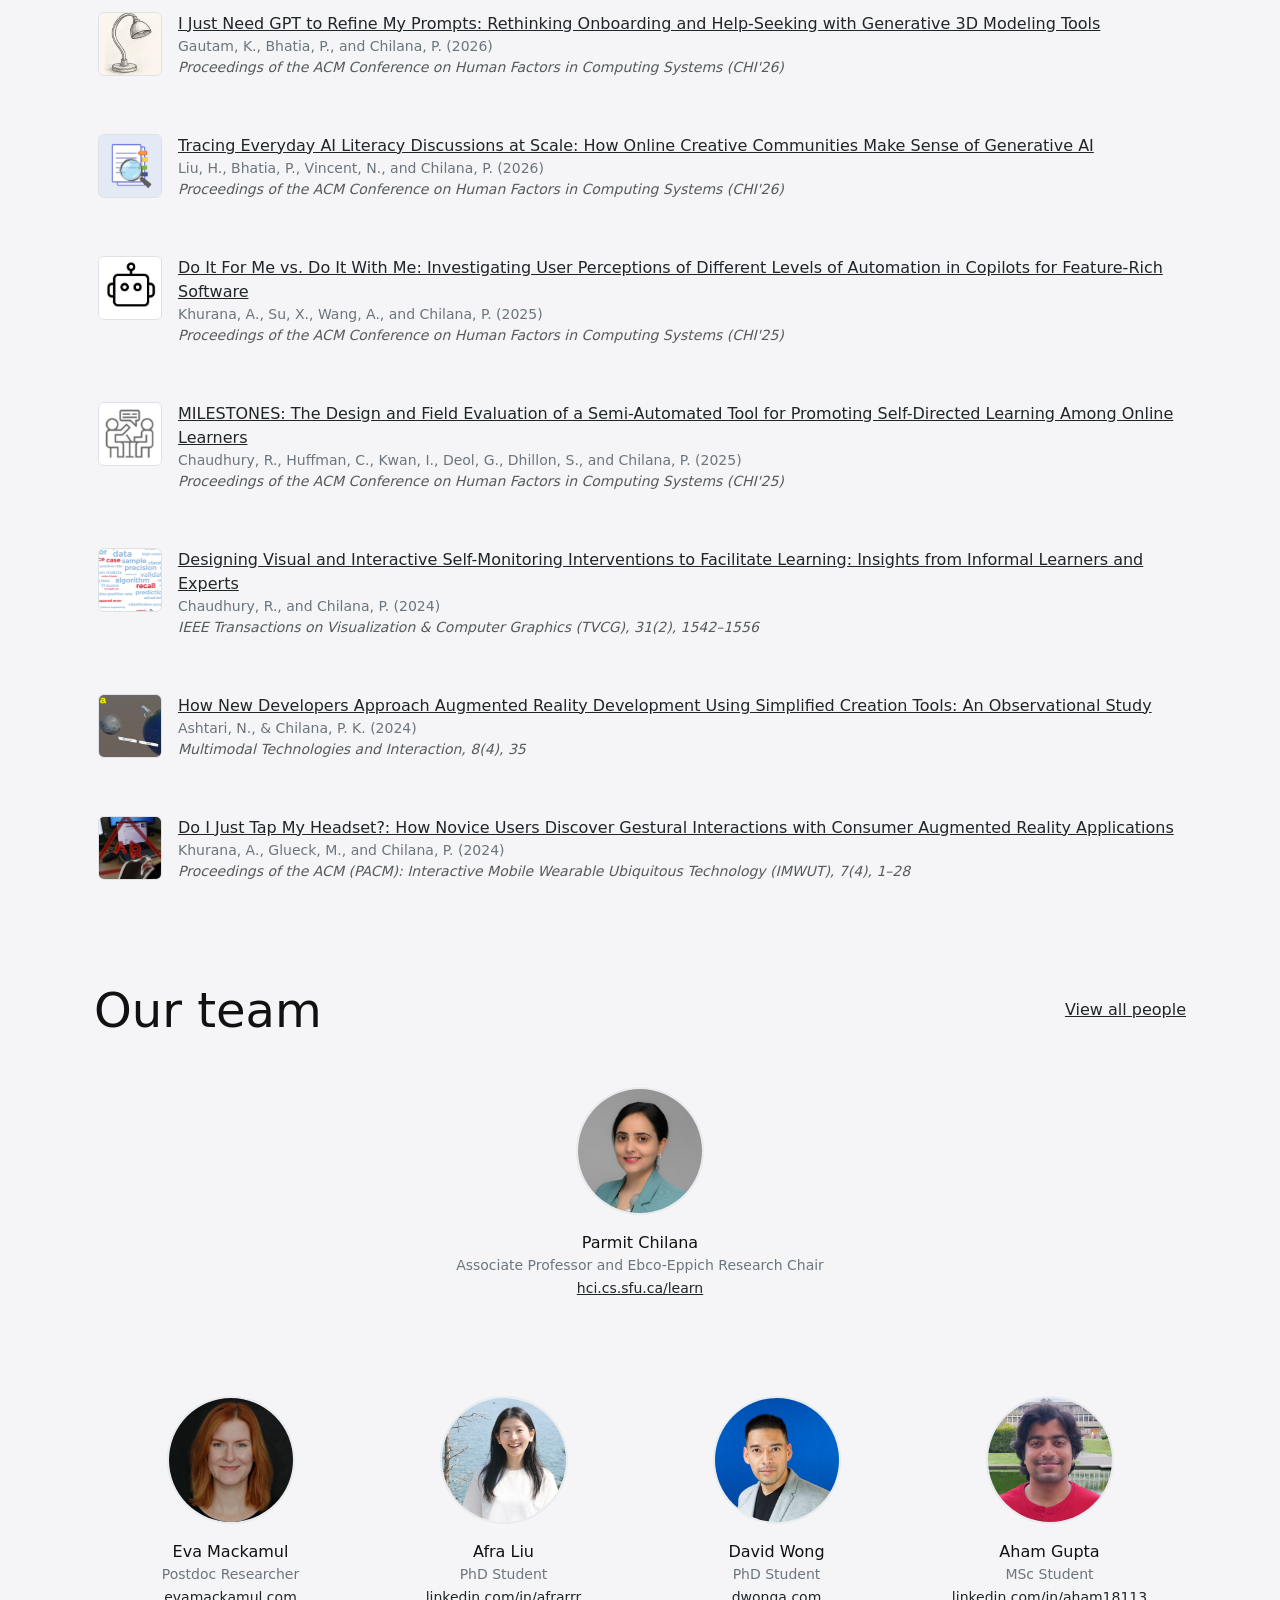
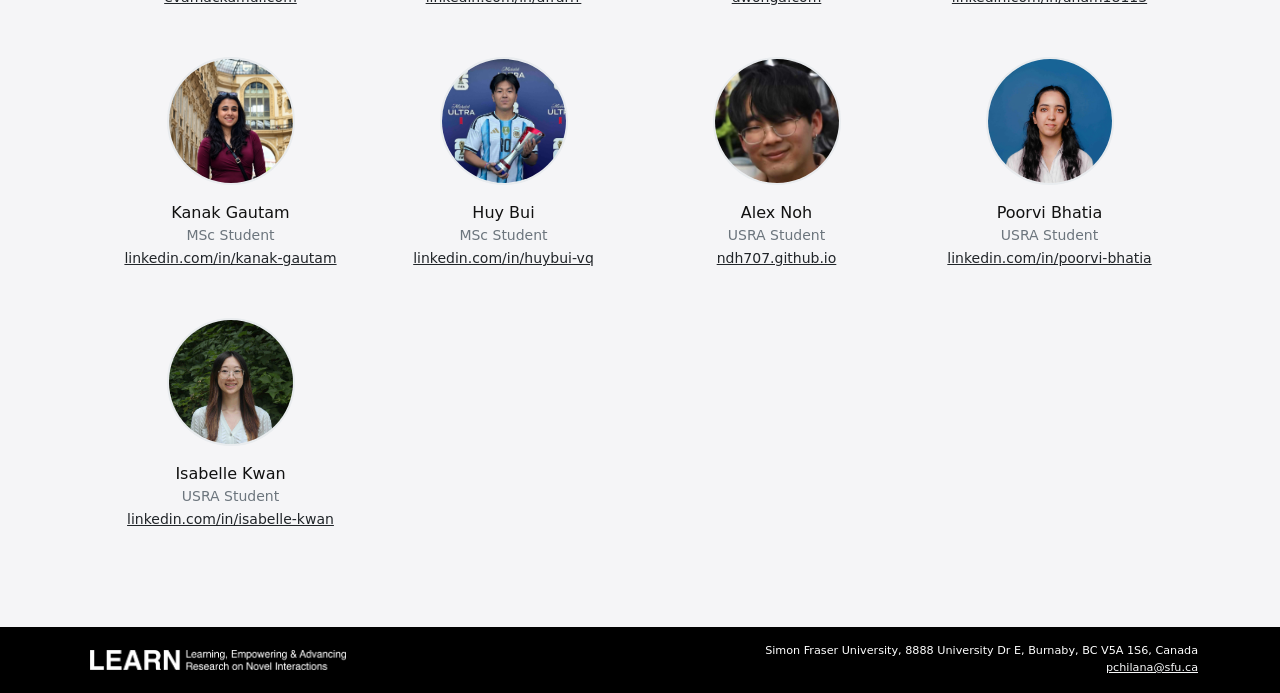
==== commit 78f6cfa9: "16vw" ====
--- a/index.html
+++ b/index.html
@@ -21,7 +21,7 @@
   <main class="pt-5">
     <!-- Hero -->
     <section id="hero" class="container d-flex align-items-center justify-content-center"
-      style="padding: 15vw 0;">
+      style="padding: 16vw 0;">
       <div class="row align-items-center g-5 w-100">
         <div class="col-lg-6 d-flex justify-content-center justify-content-lg-start px-6">
           <div class="d-inline-block bg-white p-2 p-sm-4 border border-white border-5 shadow"
@@ -55,7 +55,7 @@
     <section id="our-team" class="container d-flex flex-column align-items-center justify-content-start py-5 px-0">
       <div class="row align-items-center justify-content-center g-5 w-100">
         <div
-          class="d-flex flex-column flex-md-row justify-content-md-between align-items-start align-items-md-center gap-2">
+          class="d-flex flex-column flex-md-row justify-content-md-between align-items-center gap-2">
           <h2 class="display-5 fw-medium mb-0">Our team</h2>
           <a href="/people/" class="link-dark link-opacity-100 link-opacity-75-hover fw-medium">View all people</a>
         </div>
